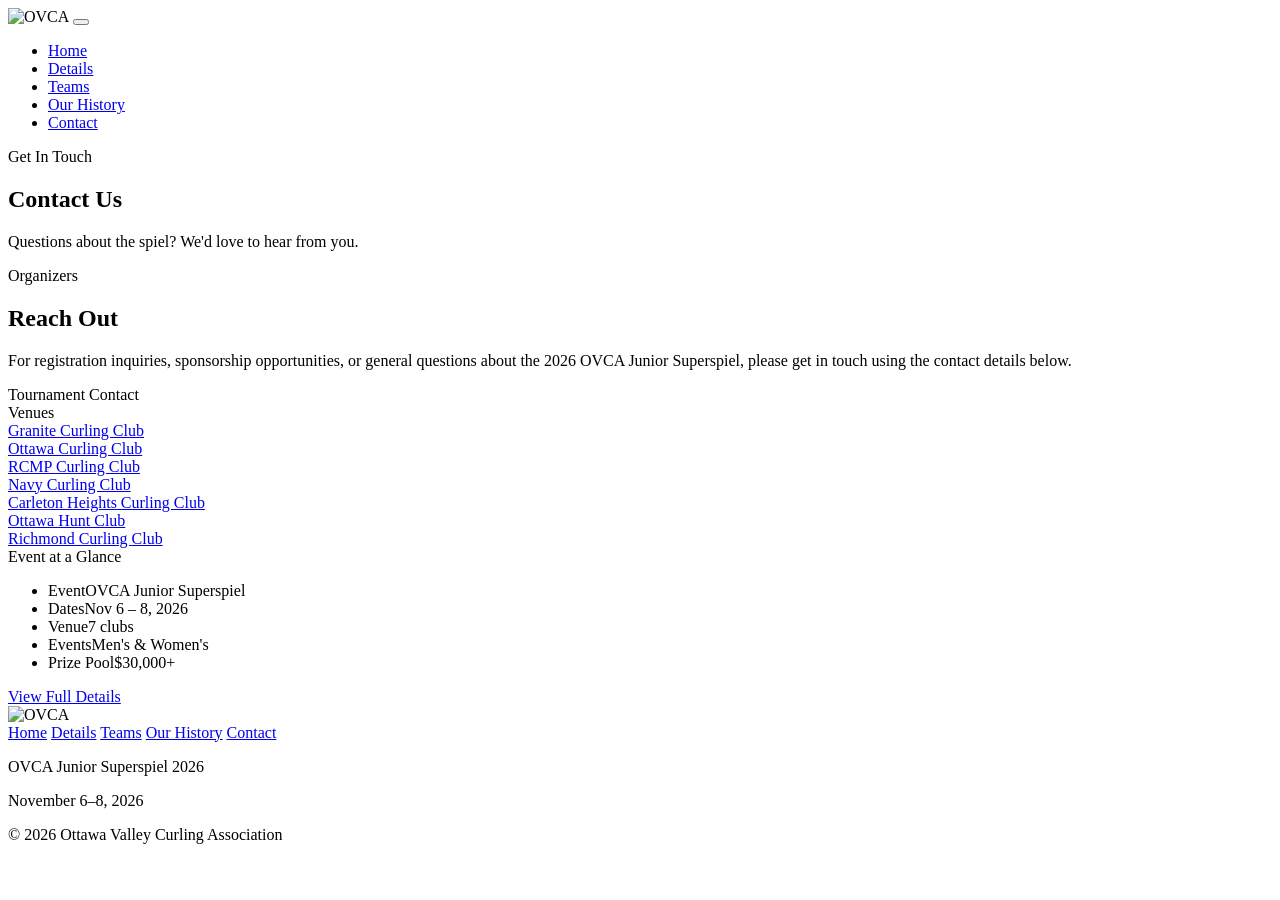
==== pages/contact.html @ 1426d953 "Add files via upload" ====
<!DOCTYPE html>
<html lang="en">
<head>
  <meta charset="UTF-8" />
  <meta name="viewport" content="width=device-width, initial-scale=1.0" />
  <title>Contact</title>
  <meta name="description" content="Get in touch with the organizers of the 2026 OVCA Junior Superspiel." />
  <link rel="preconnect" href="https://fonts.googleapis.com" />
  <link rel="preconnect" href="https://fonts.gstatic.com" crossorigin />
  <link href="https://fonts.googleapis.com/css2?family=Bebas+Neue&family=Barlow:ital,wght@0,400;0,600;0,700;1,400&family=Barlow+Condensed:wght@400;600;700&display=swap" rel="stylesheet" />
  <link rel="stylesheet" href="../css/style.css" />
  <link rel="stylesheet" href="../css/contact.css" />
</head>
<body>

  <header class="site-header" id="site-header">
    <nav class="nav-inner">
      <img src="/images/logo_grey_transparent.png" alt="OVCA" style="height: 80px; width: auto;"/>
      <button class="nav-toggle" aria-label="Open menu" id="nav-toggle">
        <span></span><span></span><span></span>
      </button>
      <ul class="nav-links" id="nav-links">
        <li><a href="/index.html">Home</a></li>
        <li><a href="details.html">Details</a></li>
        <li><a href="/pages/teams.html">Teams</a></li>
        <li><a href="/pages/history.html">Our History</a></li>
        <li><a href="contact.html" class="active">Contact</a></li>
       
      </ul>
    </nav>
  </header>

  <!-- PAGE HERO -->
  <section class="page-hero">
    <div class="page-hero-inner">
      <div class="section-label light">Get In Touch</div>
      <h1 class="page-hero-title">Contact Us</h1>
      <p class="page-hero-sub">Questions about the spiel? We'd love to hear from you.</p>
    </div>
  </section>

  <!-- CONTACT CONTENT -->
  <main class="contact-main">
    <div class="container">
      <div class="contact-grid">

        <div class="contact-info">
          <div class="section-label">Organizers</div>
          <h2 class="section-title">Reach Out</h2>
          <p>For registration inquiries, sponsorship opportunities, or general questions about the 2026 OVCA Junior Superspiel, please get in touch using the contact details below.</p>

          <!-- PLACEHOLDER — fill in contact details -->
          <div class="contact-card">
            <div class="contact-card-label">Tournament Contact</div>
            <div class="contact-card-name"><!-- Contact Name --></div>
            <div class="contact-card-detail"><!-- email@example.com --></div>
            <div class="contact-card-detail"><!-- (613) 555-0000 --></div>
          </div>

          <div class="contact-card">
            <div class="contact-card-label">Venues</div>
            <a href="https://www.google.ca/maps/place/Granite+Curling+Club/@45.3519125,-75.7921216,17z/data=!3m1!4b1!4m6!3m5!1s0x4cce0403f47f2a73:0x4ad185780bbb3c68!8m2!3d45.3519125!4d-75.7895467!16s%2Fg%2F1wj_5nmz?entry=ttu&g_ep=EgoyMDI2MDUzMS4wIKXMDSoASAFQAw%3D%3D"> 
            <div class="contact-card-name">Granite Curling Club</div></a>
            <a href="https://www.google.ca/maps/place/Ottawa+Curling+Club/@45.4108414,-75.692528,17z/data=!3m1!4b1!4m6!3m5!1s0x4cce05b012ddb4c5:0x7aa7ce7557038451!8m2!3d45.4108414!4d-75.6899531!16zL20vMDR6bTBk?entry=ttu&g_ep=EgoyMDI2MDUzMS4wIKXMDSoASAFQAw%3D%3D">
            <div class="contact-card-name">Ottawa Curling Club</div></a>
            <a href="https://www.google.ca/maps/place/RCMP+Curling+Club/@45.4563681,-75.6561265,17z/data=!3m1!4b1!4m6!3m5!1s0x4cce1acad0049365:0x4ca6156b7d2eb15!8m2!3d45.4563681!4d-75.6535516!16s%2Fg%2F1vnrq738?entry=ttu&g_ep=EgoyMDI2MDUzMS4wIKXMDSoASAFQAw%3D%3D">
            <div class="contact-card-name">RCMP Curling Club</div></a>
            <a href="https://www.google.ca/maps/place/Navy+Curling+Club/@45.3945682,-75.7091675,17z/data=!3m1!4b1!4m6!3m5!1s0x4cce043c50c0be81:0xa3190e273b46914c!8m2!3d45.3945682!4d-75.7065926!16s%2Fg%2F1tdk067n?entry=ttu&g_ep=EgoyMDI2MDUzMS4wIKXMDSoASAFQAw%3D%3D">
            <div class="contact-card-name">Navy Curling Club</div></a>
            <a href="https://www.google.ca/maps/place/Carleton+Heights+Curling+Club/@45.3598757,-75.7071262,17z/data=!3m1!4b1!4m6!3m5!1s0x4cce06387d7ac0a1:0x8c17d9bb2a924e96!8m2!3d45.3598758!4d-75.7022553!16s%2Fg%2F1tdvtyvp?entry=ttu&g_ep=EgoyMDI2MDUzMS4wIKXMDSoASAFQAw%3D%3D">
            <div class="contact-card-name">Carleton Heights Curling Club</div></a>
            <a href="https://www.google.ca/maps/place/Ottawa+Hunt+and+Golf+Club/@45.3379788,-75.6877977,17z/data=!4m6!3m5!1s0x4cce087fa9911c13:0x73fc73a36a80db1c!8m2!3d45.3379788!4d-75.6852228!16s%2Fm%2F0421x7s?entry=ttu&g_ep=EgoyMDI2MDUzMS4wIKXMDSoASAFQAw%3D%3D">
            <div class="contact-card-name">Ottawa Hunt Club</div></a>
            <a href="https://www.google.ca/maps/place/Richmond+Curling+Club/@45.1948148,-75.84109,17z/data=!3m1!4b1!4m6!3m5!1s0x4ccdfa3f433a96a7:0x13cdba6620b50049!8m2!3d45.1948148!4d-75.8385151!16s%2Fg%2F1tfbbsdg?entry=ttu&g_ep=EgoyMDI2MDUzMS4wIKXMDSoASAFQAw%3D%3D">
            <div class="contact-card-name">Richmond Curling Club</div></a>
          </div>
        </div>

        <div class="contact-aside">
          <div class="event-summary-card">
            <div class="event-summary-title">Event at a Glance</div>
            <ul class="event-summary-list">
              <li><span class="es-label">Event</span><span class="es-value">OVCA Junior Superspiel</span></li>
              <li><span class="es-label">Dates</span><span class="es-value">Nov 6 – 8, 2026</span></li>
              <li><span class="es-label">Venue</span><span class="es-value">7 clubs</span></li>
              <li><span class="es-label">Events</span><span class="es-value">Men's &amp; Women's</span></li>
              <li><span class="es-label">Prize Pool</span><span class="es-value">$30,000+</span></li>
            </ul>
            <a href="details.html" class="btn btn-primary" style="width:100%;text-align:center;margin-top:1.5rem;">View Full Details</a>
          </div>
        </div>

      </div>
    </div>
  </main>

  <footer class="site-footer">
    <div class="footer-inner">
      <div class="footer-logo">
        <img src="../images/logo_grey_transparent.png" alt="OVCA" style="height: 90px; width: auto;" />
      </div>
      <div class="footer-nav">
        <a href="../index.html">Home</a>
        <a href="details.html">Details</a>
        <a href="/pages/teams.html">Teams</a>
        <a href="/pages/history.html">Our History</a>
        <a href="contact.html">Contact</a>
      </div>
      <div class="footer-info">
        <p>OVCA Junior Superspiel 2026</p>
        <p>November 6–8, 2026</p>
        <p class="footer-copy">&copy; 2026 Ottawa Valley Curling Association</p>
      </div>
    </div>
  </footer>

  <script src="../js/main.js"></script>
</body>
</html>
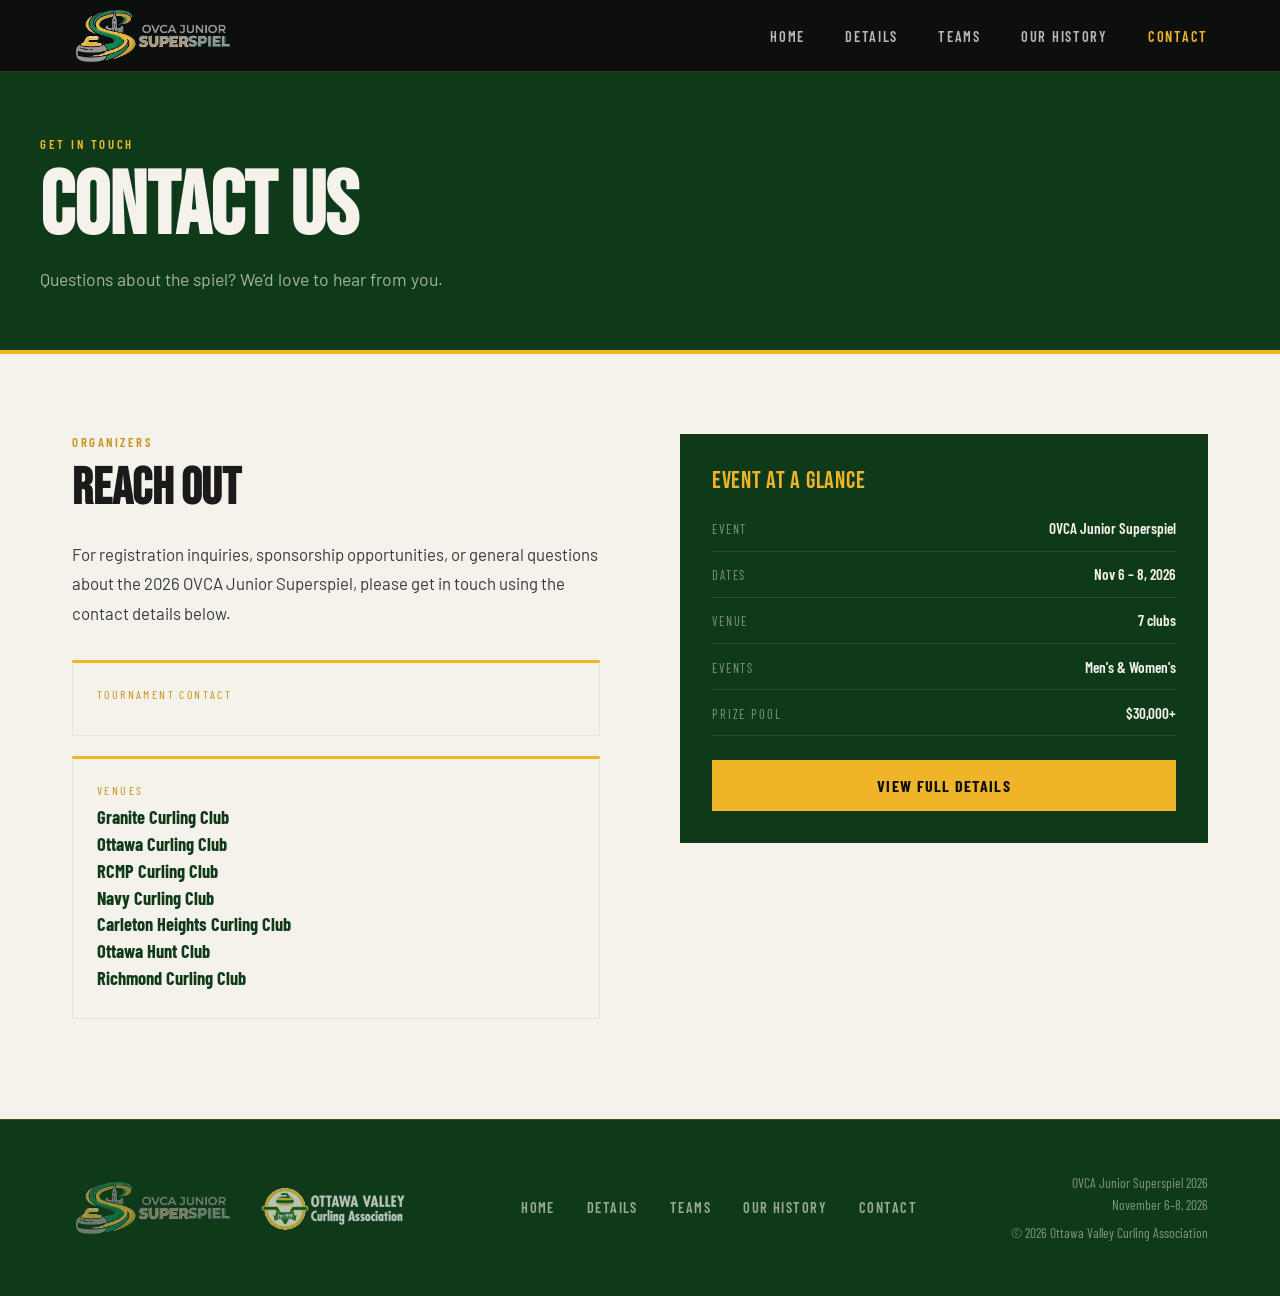
==== commit d9f57bc0: "Update contact.html" ====
--- a/pages/contact.html
+++ b/pages/contact.html
@@ -15,7 +15,7 @@
 
   <header class="site-header" id="site-header">
     <nav class="nav-inner">
-      <img src="/images/logo_grey_transparent.png" alt="OVCA" style="height: 80px; width: auto;"/>
+      <img src="/images/logo_horizontal.png" alt="OVCA" style="height: 60px; width: auto;"/>
       <button class="nav-toggle" aria-label="Open menu" id="nav-toggle">
         <span></span><span></span><span></span>
       </button>
@@ -97,10 +97,11 @@
   <footer class="site-footer">
     <div class="footer-inner">
       <div class="footer-logo">
-        <img src="../images/logo_grey_transparent.png" alt="OVCA" style="height: 90px; width: auto;" />
+        <img src="/images/logo_horizontal.png" style="height: 60px; width: auto;" />
+        <img src="/images/ovca_white_text.png" />
       </div>
       <div class="footer-nav">
-        <a href="../index.html">Home</a>
+        <a href="/index.html">Home</a>
         <a href="details.html">Details</a>
         <a href="/pages/teams.html">Teams</a>
         <a href="/pages/history.html">Our History</a>
--- a/css/style.css
+++ b/css/style.css
@@ -0,0 +1,855 @@
+/* =========================================
+   OVCA Junior Superspiel 2026
+   Colour palette: Forest Green, Gold, Black, Off-white
+   ========================================= */
+
+:root {
+  --green:       #1a5c2a;
+  --green-dark:  #0f3a1a;
+  --green-light: #2d7a3f;
+  --gold:        #f0b429;
+  --gold-dark:   #c8911a;
+  --black:       #0d0d0d;
+  --off-white:   #f5f2ec;
+  --grey-light:  #e8e4db;
+  --grey-mid:    #9a9488;
+  --text-dark:   #1a1a1a;
+  --text-light:  #f5f2ec;
+
+  --font-display: 'Bebas Neue', sans-serif;
+  --font-condensed: 'Barlow Condensed', sans-serif;
+  --font-body:    'Barlow', sans-serif;
+
+  --nav-height: 72px;
+  --container:  1200px;
+}
+
+*, *::before, *::after { box-sizing: border-box; margin: 0; padding: 0; }
+
+html { scroll-behavior: smooth; }
+
+body {
+  font-family: var(--font-body);
+  background: var(--off-white);
+  color: var(--text-dark);
+  overflow-x: hidden;
+}
+
+img { display: block; max-width: 100%; }
+a { text-decoration: none; color: inherit; }
+
+.container {
+  max-width: var(--container);
+  margin: 0 auto;
+  padding: 0 2rem;
+}
+
+/* ---- BUTTONS ---- */
+.btn {
+  display: inline-block;
+  font-family: var(--font-condensed);
+  font-weight: 700;
+  font-size: 1rem;
+  letter-spacing: 0.08em;
+  text-transform: uppercase;
+  padding: 0.85rem 2rem;
+  border: 2px solid transparent;
+  cursor: pointer;
+  transition: all 0.2s ease;
+}
+
+.btn-primary {
+  background: var(--gold);
+  color: var(--black);
+  border-color: var(--gold);
+}
+.btn-primary:hover {
+  background: var(--gold-dark);
+  border-color: var(--gold-dark);
+  transform: translateY(-2px);
+}
+
+.btn-outline {
+  background: transparent;
+  color: var(--off-white);
+  border-color: var(--off-white);
+}
+.btn-outline:hover {
+  background: var(--off-white);
+  color: var(--black);
+}
+
+.btn-outline-dark {
+  background: transparent;
+  color: var(--green);
+  border-color: var(--green);
+}
+.btn-outline-dark:hover {
+  background: var(--green);
+  color: var(--off-white);
+}
+
+.btn-gold {
+  background: var(--gold);
+  color: var(--black);
+  border-color: var(--gold);
+}
+.btn-gold:hover {
+  background: transparent;
+  color: var(--gold);
+  border-color: var(--gold);
+}
+
+/* ---- SECTION LABELS ---- */
+.section-label {
+  font-family: var(--font-condensed);
+  font-weight: 600;
+  font-size: 0.8rem;
+  letter-spacing: 0.2em;
+  text-transform: uppercase;
+  color: var(--gold-dark);
+  margin-bottom: 0.75rem;
+}
+.section-label.light { color: var(--gold); }
+.section-label.center { text-align: center; }
+
+.section-title {
+  font-family: var(--font-display);
+  font-size: clamp(2.2rem, 4vw, 3.2rem);
+  line-height: 1.05;
+  color: var(--text-dark);
+  margin-bottom: 1.5rem;
+}
+
+/* =========================================
+   NAVIGATION
+   ========================================= */
+.site-header {
+  position: fixed;
+  top: 0; left: 0; right: 0;
+  z-index: 100;
+  height: var(--nav-height);
+  background: rgba(13, 13, 13, 0.98);
+  backdrop-filter: blur(8px);
+  border-bottom: 1px solid rgba(240, 180, 41, 0.2);
+  transition: background 0.3s;
+}
+
+.nav-inner {
+  max-width: var(--container);
+  margin: 0 auto;
+  padding: 0 2rem;
+  height: 100%;
+  display: flex;
+  align-items: center;
+  justify-content: space-between;
+}
+
+.nav-logo img {
+  height: 20px;
+  width: auto;
+  filter: brightness(0) invert(1);
+}
+
+.nav-links {
+  list-style: none;
+  display: flex;
+  align-items: center;
+  gap: 2.5rem;
+}
+
+.nav-links a {
+  font-family: var(--font-condensed);
+  font-weight: 600;
+  font-size: 0.9rem;
+  letter-spacing: 0.12em;
+  text-transform: uppercase;
+  color: rgba(245, 242, 236, 0.75);
+  transition: color 0.2s;
+}
+
+.nav-links a:hover,
+.nav-links a.active {
+  color: var(--gold);
+}
+
+.nav-links .nav-cta {
+  background: var(--gold);
+  color: var(--black);
+  padding: 0.5rem 1.25rem;
+  font-weight: 700;
+  transition: background 0.2s, transform 0.2s;
+}
+.nav-links .nav-cta:hover {
+  background: var(--gold-dark);
+  color: var(--black);
+  transform: translateY(-1px);
+}
+
+.nav-toggle {
+  display: none;
+  flex-direction: column;
+  gap: 5px;
+  background: none;
+  border: none;
+  cursor: pointer;
+  padding: 4px;
+}
+.nav-toggle span {
+  display: block;
+  width: 24px;
+  height: 2px;
+  background: var(--off-white);
+  transition: all 0.25s;
+}
+
+/* =========================================
+   HERO
+   ========================================= */
+.hero {
+  position: relative;
+  min-height: 100vh;
+  background: var(--green-dark);
+  display: flex;
+  align-items: center;
+  overflow: hidden;
+  padding-top: var(--nav-height);
+}
+
+.hero-bg {
+  position: absolute;
+  inset: 0;
+  overflow: hidden;
+}
+
+.hero-photo {
+  position: absolute;
+  inset: 0;
+  width: 100%;
+  height: 100%;
+  object-fit: cover;
+  object-position: center 30%;
+  filter: saturate(0.85);
+}
+
+.hero-photo-overlay {
+  position: absolute;
+  inset: 0;
+  background:
+    linear-gradient(to right, rgba(10, 30, 15, 0.92) 0%, rgba(10, 30, 15, 0.75) 50%, rgba(10, 30, 15, 0.3) 100%),
+    linear-gradient(to top, rgba(10, 30, 15, 0.6) 0%, transparent 50%);
+}
+
+/* Ice sheet lines */
+.hero-ice-lines {
+  position: absolute;
+  inset: 0;
+  background-image:
+    repeating-linear-gradient(
+      90deg,
+      transparent,
+      transparent 119px,
+      rgba(255,255,255,0.02) 119px,
+      rgba(255,255,255,0.02) 120px
+    );
+  background-size: 120px 100%;
+}
+
+.hero-content {
+  position: relative;
+  z-index: 2;
+  max-width: var(--container);
+  margin: 0 auto;
+  padding: 4rem 2rem;
+  width: 100%;
+}
+
+.hero-eyebrow {
+  font-family: var(--font-condensed);
+  font-weight: 600;
+  font-size: 0.85rem;
+  letter-spacing: 0.25em;
+  text-transform: uppercase;
+  color: var(--gold);
+  margin-bottom: 1.25rem;
+  opacity: 0;
+  animation: fadeUp 0.6s 0.1s ease forwards;
+}
+
+.hero-title {
+  font-family: var(--font-display);
+  line-height: 0.9;
+  margin-bottom: 2.5rem;
+  opacity: 0;
+  animation: fadeUp 0.7s 0.25s ease forwards;
+}
+
+.hero-title-junior {
+  display: block;
+  font-size: clamp(4rem, 10vw, 9rem);
+  color: var(--gold);
+  letter-spacing: -0.01em;
+}
+
+.hero-title-super {
+  font-size: clamp(5.5rem, 14vw, 13rem);
+  color: var(--off-white);
+  letter-spacing: -0.02em;
+}
+
+.hero-title-spiel {
+  font-size: clamp(5.5rem, 14vw, 13rem);
+  color: var(--off-white);
+  letter-spacing: -0.02em;
+  -webkit-text-stroke: 2px var(--off-white);
+  color: transparent;
+}
+
+.hero-date-bar {
+  display: flex;
+  align-items: center;
+  gap: 2rem;
+  margin-bottom: 2.5rem;
+  padding: 1.25rem 1.75rem;
+  background: rgba(255,255,255,0.06);
+  border: 1px solid rgba(240, 180, 41, 0.25);
+  border-left: 4px solid var(--gold);
+  max-width: 600px;
+  opacity: 0;
+  animation: fadeUp 0.7s 0.4s ease forwards;
+}
+
+.hero-date-item {
+  display: flex;
+  flex-direction: column;
+  gap: 0.2rem;
+}
+
+.hero-date-label {
+  font-family: var(--font-condensed);
+  font-size: 0.7rem;
+  letter-spacing: 0.2em;
+  text-transform: uppercase;
+  color: var(--gold);
+}
+
+.hero-date-value {
+  font-family: var(--font-condensed);
+  font-weight: 700;
+  font-size: 1rem;
+  color: var(--off-white);
+}
+
+.hero-date-divider {
+  width: 1px;
+  height: 36px;
+  background: rgba(240, 180, 41, 0.3);
+}
+
+.hero-actions {
+  display: flex;
+  gap: 1rem;
+  flex-wrap: wrap;
+  opacity: 0;
+  animation: fadeUp 0.7s 0.55s ease forwards;
+}
+
+/* Decorative stone */
+.hero-stone {
+  position: absolute;
+  right: -80px;
+  bottom: -80px;
+  width: 500px;
+  height: 500px;
+  border-radius: 50%;
+  border: 3px solid rgba(240, 180, 41, 0.15);
+  z-index: 1;
+}
+.hero-stone::before {
+  content: '';
+  position: absolute;
+  inset: 40px;
+  border-radius: 50%;
+  border: 2px solid rgba(240, 180, 41, 0.1);
+}
+.hero-stone::after {
+  content: '';
+  position: absolute;
+  inset: 100px;
+  border-radius: 50%;
+  border: 2px solid rgba(240, 180, 41, 0.08);
+}
+
+/* =========================================
+   ABOUT STRIP (ticker)
+   ========================================= */
+.about-strip {
+  background: var(--gold);
+  overflow: hidden;
+  padding: 0.75rem 0;
+  white-space: nowrap;
+}
+
+.about-strip-inner {
+  display: inline-block;
+  animation: ticker 25s linear infinite;
+  font-family: var(--font-condensed);
+  font-weight: 700;
+  font-size: 0.85rem;
+  letter-spacing: 0.1em;
+  text-transform: uppercase;
+  color: var(--black);
+}
+
+.about-strip-inner span { margin: 0 1.25rem; }
+.strip-dot { color: var(--green); }
+
+/* =========================================
+   ABOUT
+   ========================================= */
+.about {
+  padding: 6rem 0;
+  background: var(--off-white);
+}
+
+.about-grid {
+  display: grid;
+  grid-template-columns: 1fr 1fr;
+  gap: 5rem;
+  align-items: center;
+}
+
+.about-text p {
+  font-size: 1.05rem;
+  line-height: 1.75;
+  color: #3a3a3a;
+  margin-bottom: 1.25rem;
+}
+
+.about-text p strong { color: var(--green); }
+
+.about-text .btn { margin-top: 0.75rem; }
+
+.about-visual {
+  position: relative;
+}
+
+.about-photo-wrap {
+  position: relative;
+  width: 100%;
+  aspect-ratio: 3 / 5;
+  overflow: hidden;
+}
+
+.about-photo {
+  width: 100%;
+  height: 100%;
+  object-fit: cover;
+  object-position: center top;
+  display: block;
+  transition: transform 0.6s ease;
+}
+
+.about-photo-wrap:hover .about-photo {
+  transform: scale(1.03);
+}
+
+.about-photo-badge {
+  position: absolute;
+  bottom: -1rem;
+  right: -1rem;
+  width: 90px;
+  height: 90px;
+  background: var(--black);
+  border: 3px solid var(--gold);
+  border-radius: 50%;
+  display: flex;
+  align-items: center;
+  justify-content: center;
+  padding: 12px;
+  box-shadow: 0 4px 20px rgba(0,0,0,0.4);
+}
+
+.about-photo-badge img {
+  width: 100%;
+  height: auto;
+}
+
+/* =========================================
+   PRIZE CALLOUT
+   ========================================= */
+.prize-callout {
+  background: var(--green-dark);
+  padding: 6rem 0;
+  overflow: hidden;
+}
+
+.prize-callout-inner {
+  max-width: var(--container);
+  margin: 0 auto;
+  padding: 0 2rem;
+  display: grid;
+  grid-template-columns: 1fr 1fr;
+  gap: 5rem;
+  align-items: center;
+}
+
+.prize-text h2 {
+  font-family: var(--font-display);
+  font-size: clamp(2.5rem, 5vw, 4rem);
+  color: var(--off-white);
+  line-height: 1.05;
+  margin-bottom: 1.5rem;
+}
+
+.prize-amount {
+  color: var(--gold);
+}
+
+.prize-text p {
+  font-size: 1.05rem;
+  line-height: 1.75;
+  color: rgba(245, 242, 236, 0.75);
+  margin-bottom: 2rem;
+}
+
+.prize-graphic {
+  display: flex;
+  justify-content: center;
+  align-items: center;
+}
+
+.prize-ring {
+  width: 280px;
+  height: 280px;
+  border-radius: 50%;
+  border: 3px solid var(--gold);
+  display: flex;
+  align-items: center;
+  justify-content: center;
+  position: relative;
+  animation: slowSpin 20s linear infinite;
+}
+
+.prize-ring::before {
+  content: '';
+  position: absolute;
+  inset: 16px;
+  border-radius: 50%;
+  border: 1px solid rgba(240, 180, 41, 0.4);
+}
+
+.prize-ring::after {
+  content: '';
+  position: absolute;
+  inset: 30px;
+  border-radius: 50%;
+  border: 2px dashed rgba(240, 180, 41, 0.2);
+}
+
+.prize-ring-inner {
+  display: flex;
+  flex-direction: column;
+  align-items: center;
+  animation: slowSpinReverse 20s linear infinite;
+}
+
+.prize-ring-value {
+  font-family: var(--font-display);
+  font-size: 3.25rem;
+  color: var(--gold);
+  line-height: 1;
+}
+
+.prize-ring-value span {
+  font-size: 2rem;
+}
+
+.prize-ring-label {
+  font-family: var(--font-condensed);
+  font-size: 0.8rem;
+  letter-spacing: 0.2em;
+  text-transform: uppercase;
+  color: rgba(245, 242, 236, 0.6);
+  margin-top: 0.4rem;
+}
+
+/* =========================================
+   VENUE
+   ========================================= */
+.venue {
+  padding: 6rem 0;
+  background: var(--off-white);
+}
+
+.venue-grid {
+  display: grid;
+  grid-template-columns: 1fr 1fr;
+  gap: 5rem;
+  align-items: start;
+}
+
+.venue .about-photo-wrap {
+   height: 100%;
+   aspect-ratio: unset;
+}
+
+.venue .about-photo {
+   width: 100X;
+   height: 100%;
+   object-fit: cover;
+   object-position: center top;
+}
+
+.venue-info p {
+  font-size: 1.05rem;
+  line-height: 1.75;
+  color: #3a3a3a;
+  margin-bottom: 1.75rem;
+}
+
+.venue-details {
+  margin-bottom: 2rem;
+  display: flex;
+  flex-direction: column;
+  gap: 0.75rem;
+}
+
+.venue-detail-row {
+  display: flex;
+  align-items: center;
+  gap: 0.75rem;
+  font-family: var(--font-condensed);
+  font-weight: 600;
+  font-size: 1rem;
+  color: var(--green-dark);
+}
+
+.venue-icon {
+  font-size: 1.1rem;
+}
+
+/* Curling house rings diagram */
+.venue-accent {
+  grid-column: 1 / -1;
+  grid-row: 2;
+  justify-self: center; 
+}
+
+.venue-rings {
+  position: relative;
+  width: 300px;
+  height: 300px;
+}
+
+.ring {
+  position: absolute;
+  border-radius: 50%;
+  top: 50%; left: 50%;
+  transform: translate(-50%, -50%);
+}
+
+.ring-1 { width: 300px; height: 300px; background: #c8e6d4; border: 2px solid #9ecfb0; }
+.ring-2 { width: 225px; height: 225px; background: #f5f2ec; border: 2px solid #c8d4cc; }
+.ring-3 { width: 150px; height: 150px; background: var(--gold); border: 2px solid var(--gold-dark); opacity: 0.7; }
+.ring-4 { width: 75px; height: 75px; background: var(--off-white); border: 2px solid #c8d4cc; }
+.ring-button { width: 22px; height: 22px; background: var(--green); border: 2px solid var(--green-dark); }
+
+/* =========================================
+   CTA BANNER
+   ========================================= */
+.cta-banner {
+  background: var(--black);
+  padding: 5rem 0;
+  border-top: 4px solid var(--gold);
+}
+
+.cta-banner-inner {
+  max-width: 700px;
+  margin: 0 auto;
+  padding: 0 2rem;
+  text-align: center;
+}
+
+.cta-banner-inner h2 {
+  font-family: var(--font-display);
+  font-size: clamp(2.5rem, 5vw, 3.5rem);
+  color: var(--off-white);
+  margin-bottom: 1rem;
+}
+
+.cta-banner-inner p {
+  font-size: 1.05rem;
+  line-height: 1.75;
+  color: rgba(245, 242, 236, 0.65);
+  margin-bottom: 2rem;
+}
+
+.cta-banner-actions {
+  display: flex;
+  gap: 1rem;
+  justify-content: center;
+  flex-wrap: wrap;
+}
+
+/* =========================================
+   FOOTER
+   ========================================= */
+.site-footer {
+  background: var(--green-dark);
+  padding: 3rem 0;
+  border-top: 1px solid rgba(240, 180, 41, 0.2);
+}
+
+.footer-inner {
+  max-width: var(--container);
+  margin: 0 auto;
+  padding: 0 2rem;
+  display: flex;
+  align-items: center;
+  justify-content: space-between;
+  flex-wrap: wrap;
+  gap: 2rem;
+}
+
+.footer-logo {
+  display: flex;
+  align-items: center;
+  gap: 1rem;
+}
+
+.footer-logo img {
+  height: 80px;
+  width: auto;
+  filter: brightness(1) opacity(0.7);
+}
+
+.footer-nav {
+  display: flex;
+  gap: 2rem;
+}
+
+.footer-nav a {
+  font-family: var(--font-condensed);
+  font-size: 0.9rem;
+  font-weight: 600;
+  letter-spacing: 0.1em;
+  text-transform: uppercase;
+  color: rgba(245, 242, 236, 0.6);
+  transition: color 0.2s;
+}
+
+.footer-nav a:hover { color: var(--gold); }
+
+.footer-info {
+  text-align: right;
+  font-family: var(--font-condensed);
+  font-size: 0.85rem;
+  color: rgba(245, 242, 236, 0.5);
+  line-height: 1.6;
+}
+
+.footer-copy { margin-top: 0.4rem; }
+
+/* =========================================
+   ANIMATIONS
+   ========================================= */
+@keyframes fadeUp {
+  from { opacity: 0; transform: translateY(24px); }
+  to   { opacity: 1; transform: translateY(0); }
+}
+
+@keyframes ticker {
+  from { transform: translateX(0); }
+  to   { transform: translateX(-50%); }
+}
+
+@keyframes slowSpin {
+  from { transform: rotate(0deg); }
+  to   { transform: rotate(360deg); }
+}
+
+@keyframes slowSpinReverse {
+  from { transform: rotate(0deg); }
+  to   { transform: rotate(-360deg); }
+}
+
+/* =========================================
+   RESPONSIVE
+   ========================================= */
+@media (max-width: 900px) {
+  .about-grid,
+  .prize-callout-inner,
+  .venue-grid {
+    grid-template-columns: 1fr;
+    gap: 3rem;
+  }
+
+  .prize-graphic { order: -1; }
+
+  .hero-title-junior { font-size: clamp(3rem, 12vw, 5rem); }
+  .hero-title-super,
+  .hero-title-spiel  { font-size: clamp(4rem, 16vw, 7rem); }
+
+  .hero-date-bar {
+    flex-direction: column;
+    align-items: flex-start;
+    gap: 1rem;
+  }
+
+  .hero-date-divider { display: none; }
+}
+
+@media (max-width: 768px) {
+  .nav-links {
+    display: none;
+    flex-direction: column;
+    align-items: flex-start;
+    gap: 0;
+    position: fixed;
+    top: var(--nav-height);
+    left: 0; right: 0;
+    background: var(--black);
+    padding: 1.5rem 2rem 2rem;
+    border-top: 1px solid rgba(240,180,41,0.2);
+  }
+
+  .nav-links.open { display: flex; }
+
+  .nav-links li { width: 100%; }
+
+  .nav-links a {
+    display: block;
+    padding: 0.85rem 0;
+    border-bottom: 1px solid rgba(255,255,255,0.07);
+    font-size: 1.1rem;
+  }
+
+  .nav-links .nav-cta {
+    margin-top: 1rem;
+    text-align: center;
+    padding: 0.85rem;
+    border: none;
+  }
+
+  .nav-toggle { display: flex; }
+
+  .footer-inner {
+    flex-direction: column;
+    align-items: flex-start;
+  }
+
+  .footer-info { text-align: left; }
+
+  .about-visual {
+    grid-template-columns: 1fr 1fr;
+  }
+}
+
+@media (max-width: 480px) {
+  .hero-date-bar { max-width: 100%; }
+  .about-visual { grid-template-columns: 1fr; }
+  .about-crest { grid-column: span 1; }
+  .prize-ring { width: 220px; height: 220px; }
+  .prize-ring-value { font-size: 2.5rem; }
+}
--- a/css/contact.css
+++ b/css/contact.css
@@ -0,0 +1,182 @@
+/* =========================================
+   INNER PAGE SHARED STYLES
+   ========================================= */
+
+.page-hero {
+  background: var(--green-dark);
+  padding: calc(var(--nav-height) + 4rem) 2rem 4rem;
+  position: relative;
+  overflow: hidden;
+}
+
+.page-hero::after {
+  content: '';
+  position: absolute;
+  bottom: 0; left: 0; right: 0;
+  height: 4px;
+  background: var(--gold);
+}
+
+.page-hero-inner {
+  max-width: var(--container);
+  margin: 0 auto;
+}
+
+.page-hero-title {
+  font-family: var(--font-display);
+  font-size: clamp(3rem, 7vw, 5.5rem);
+  color: var(--off-white);
+  line-height: 1;
+  margin-bottom: 1rem;
+}
+
+.page-hero-sub {
+  font-size: 1.1rem;
+  color: rgba(245, 242, 236, 0.65);
+  max-width: 520px;
+}
+
+/* ---- DETAILS PAGE ---- */
+.details-main {
+  padding: 5rem 0;
+}
+
+.details-section {
+  padding: 3.5rem 0;
+  border-bottom: 1px solid var(--grey-light);
+}
+
+.details-section:last-child {
+  border-bottom: none;
+}
+
+.details-section-header {
+  margin-bottom: 2rem;
+}
+
+.details-placeholder {
+  background: var(--grey-light);
+  border-left: 4px solid var(--gold);
+  padding: 2rem 2rem;
+  max-width: 640px;
+}
+
+.details-placeholder p {
+  font-size: 1rem;
+  line-height: 1.7;
+  color: #555;
+}
+
+.details-placeholder a {
+  color: var(--green);
+  font-weight: 600;
+  text-decoration: underline;
+}
+
+/* ---- CONTACT PAGE ---- */
+.contact-main {
+  padding: 5rem 0;
+}
+
+.contact-grid {
+  display: grid;
+  grid-template-columns: 1fr 1fr;
+  gap: 5rem;
+  align-items: start;
+}
+
+.contact-info p {
+  font-size: 1.05rem;
+  line-height: 1.75;
+  color: #3a3a3a;
+  margin-bottom: 2rem;
+}
+
+.contact-card {
+  background: var(--off-white);
+  border: 1px solid var(--grey-light);
+  border-top: 3px solid var(--gold);
+  padding: 1.5rem;
+  margin-bottom: 1.25rem;
+}
+
+.contact-card-label {
+  font-family: var(--font-condensed);
+  font-size: 0.75rem;
+  letter-spacing: 0.2em;
+  text-transform: uppercase;
+  color: var(--gold-dark);
+  margin-bottom: 0.6rem;
+}
+
+.contact-card-name {
+  font-family: var(--font-condensed);
+  font-weight: 700;
+  font-size: 1.15rem;
+  color: var(--green-dark);
+  margin-bottom: 0.3rem;
+}
+
+.contact-card-detail {
+  font-size: 0.95rem;
+  color: #555;
+  line-height: 1.7;
+}
+
+/* Event summary aside */
+.event-summary-card {
+  background: var(--green-dark);
+  padding: 2rem;
+  color: var(--off-white);
+  position: sticky;
+  top: calc(var(--nav-height) + 2rem);
+}
+
+.event-summary-title {
+  font-family: var(--font-display);
+  font-size: 1.5rem;
+  color: var(--gold);
+  margin-bottom: 1.5rem;
+  letter-spacing: 0.03em;
+}
+
+.event-summary-list {
+  list-style: none;
+  display: flex;
+  flex-direction: column;
+  gap: 0.85rem;
+}
+
+.event-summary-list li {
+  display: flex;
+  justify-content: space-between;
+  align-items: baseline;
+  border-bottom: 1px solid rgba(255,255,255,0.1);
+  padding-bottom: 0.85rem;
+}
+
+.es-label {
+  font-family: var(--font-condensed);
+  font-size: 0.78rem;
+  letter-spacing: 0.15em;
+  text-transform: uppercase;
+  color: rgba(245, 242, 236, 0.5);
+}
+
+.es-value {
+  font-family: var(--font-condensed);
+  font-weight: 600;
+  font-size: 0.95rem;
+  color: var(--off-white);
+  text-align: right;
+}
+
+@media (max-width: 768px) {
+  .contact-grid {
+    grid-template-columns: 1fr;
+    gap: 3rem;
+  }
+  .event-summary-card {
+    position: static;
+  }
+}
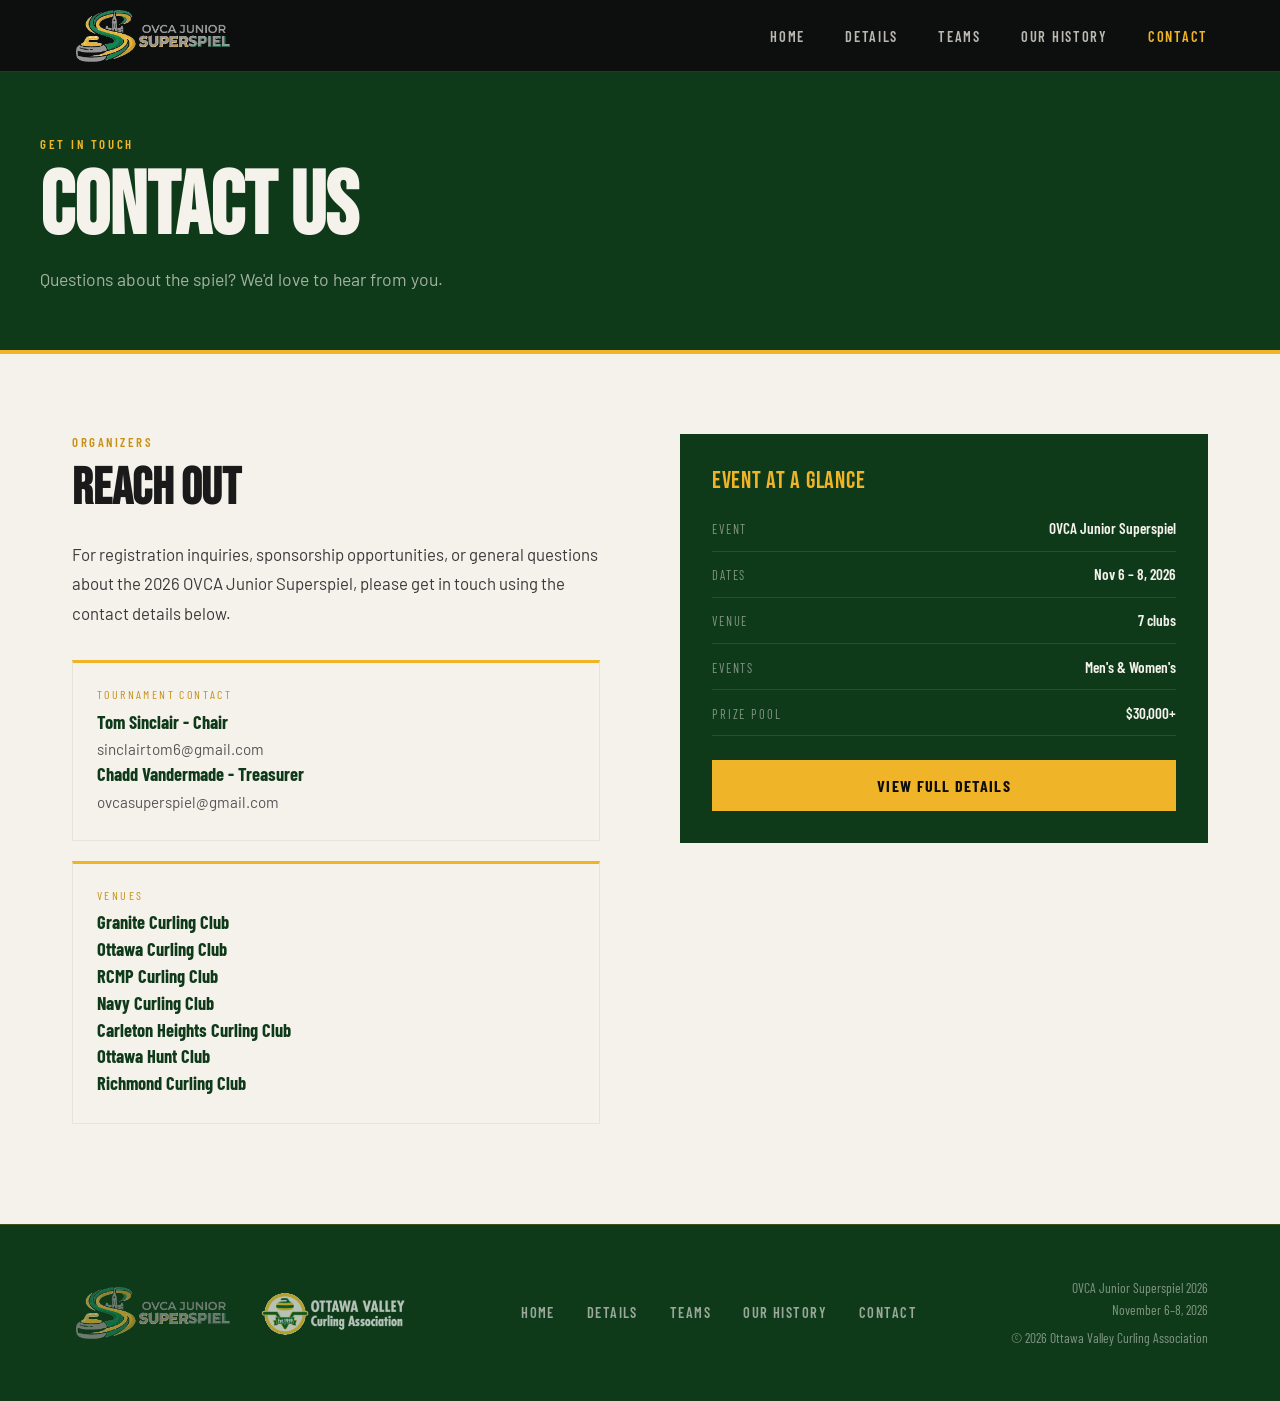
==== commit c0dc5512: "Update contact.html" ====
--- a/pages/contact.html
+++ b/pages/contact.html
@@ -52,9 +52,10 @@
           <!-- PLACEHOLDER — fill in contact details -->
           <div class="contact-card">
             <div class="contact-card-label">Tournament Contact</div>
-            <div class="contact-card-name"><!-- Contact Name --></div>
-            <div class="contact-card-detail"><!-- email@example.com --></div>
-            <div class="contact-card-detail"><!-- (613) 555-0000 --></div>
+            <div class="contact-card-name">Tom Sinclair - Chair</div>
+            <div class="contact-card-detail">sinclairtom6@gmail.com</div>
+            <div class="contact-card-name">Chadd Vandermade - Treasurer</div>
+            <div class="contact-card-detail">ovcasuperspiel@gmail.com</div>
           </div>
 
           <div class="contact-card">
